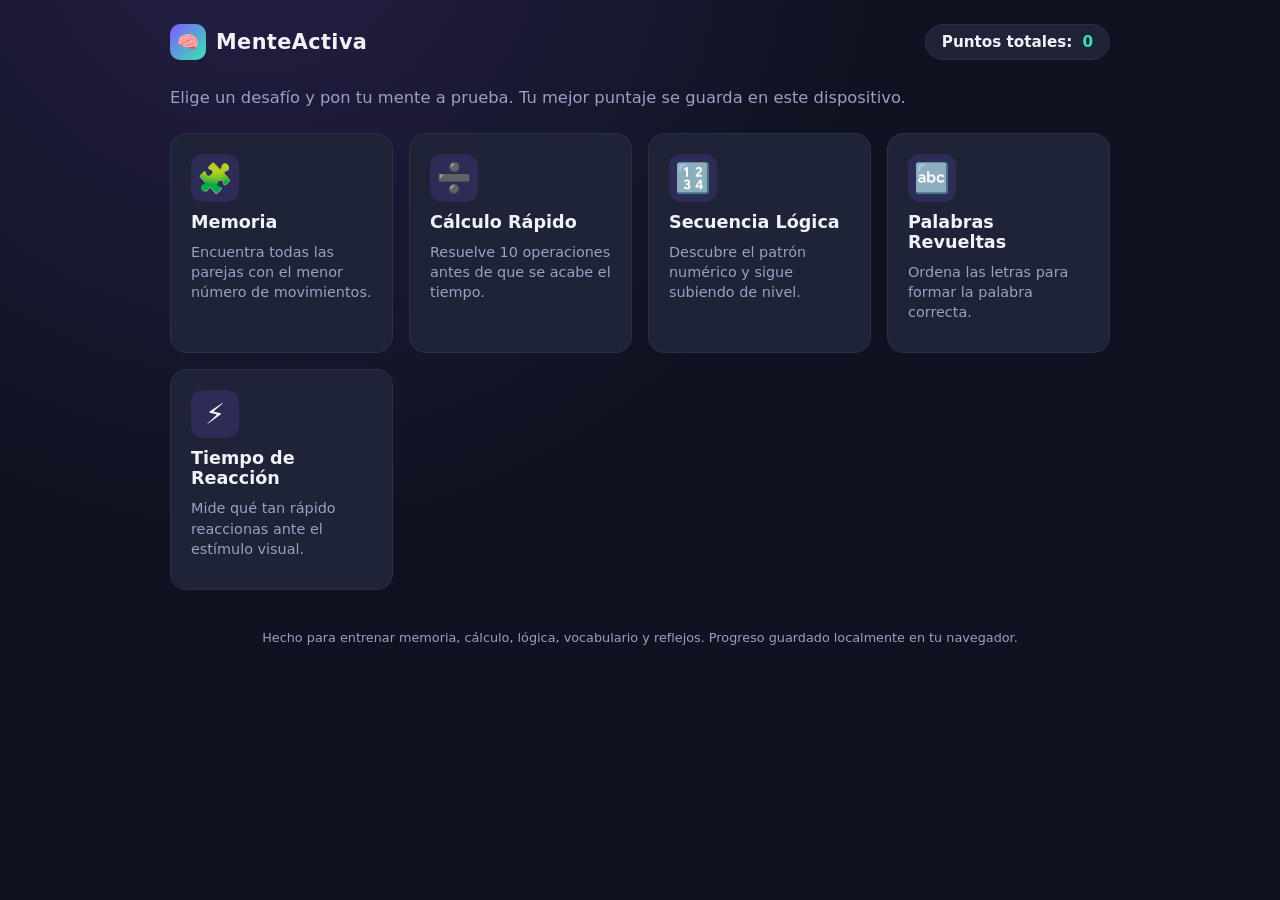
==== app/index.html @ d73dd036 "Add MenteActiva: mental challenges app and landing page Static HTML/CSS/JS app with five games (memo" ====
<!doctype html>
<html lang="es">
<head>
  <meta charset="UTF-8" />
  <meta name="viewport" content="width=device-width, initial-scale=1.0" />
  <title>MenteActiva — Desafíos Mentales</title>
  <meta name="description" content="Entrena tu mente con desafíos de memoria, cálculo, lógica, palabras y reflejos." />
  <link rel="icon" href="data:image/svg+xml,<svg xmlns=%22http://www.w3.org/2000/svg%22 viewBox=%220 0 100 100%22><text y=%22.9em%22 font-size=%2290%22>🧠</text></svg>" />
  <link rel="stylesheet" href="style.css" />
</head>
<body>
  <div class="app-shell">
    <header class="app-header">
      <a class="brand" href="../landing/index.html">
        <span class="brand-mark">🧠</span>
        MenteActiva
      </a>
      <div class="total-score">
        Puntos totales: <span class="value" id="total-score">0</span>
      </div>
    </header>

    <!-- MENU -->
    <section id="view-menu" class="view active">
      <p class="hero-line">Elige un desafío y pon tu mente a prueba. Tu mejor puntaje se guarda en este dispositivo.</p>
      <div class="game-grid" id="game-grid"></div>
      <p class="footer-note">Hecho para entrenar memoria, cálculo, lógica, vocabulario y reflejos. Progreso guardado localmente en tu navegador.</p>
    </section>

    <!-- MEMORY GAME -->
    <section id="view-memory" class="view">
      <div class="panel">
        <div class="panel-header">
          <button class="back-btn" data-back>← Menú</button>
          <div class="stat-row">
            <span>Movimientos: <b id="mem-moves">0</b></span>
            <span>Tiempo: <b id="mem-time">0s</b></span>
            <span>Mejor: <b id="mem-best">—</b></span>
          </div>
        </div>
        <div class="center-col">
          <h2>Memoria</h2>
          <div class="difficulty-row" id="mem-diff"></div>
          <div class="memory-grid" id="memory-grid"></div>
          <div class="feedback" id="mem-feedback"></div>
        </div>
      </div>
    </section>

    <!-- MATH GAME -->
    <section id="view-math" class="view">
      <div class="panel">
        <div class="panel-header">
          <button class="back-btn" data-back>← Menú</button>
          <div class="stat-row">
            <span>Pregunta: <b id="math-count">1</b>/10</span>
            <span>Aciertos: <b id="math-correct">0</b></span>
            <span>Mejor racha: <b id="math-best">0</b></span>
          </div>
        </div>
        <div class="center-col">
          <h2>Cálculo Rápido</h2>
          <div class="progress-bar"><div class="progress-fill" id="math-progress"></div></div>
          <div class="big-number" id="math-question">?</div>
          <div class="option-grid" id="math-options"></div>
          <div class="feedback" id="math-feedback"></div>
        </div>
      </div>
    </section>

    <!-- SEQUENCE GAME -->
    <section id="view-sequence" class="view">
      <div class="panel">
        <div class="panel-header">
          <button class="back-btn" data-back>← Menú</button>
          <div class="stat-row">
            <span>Nivel: <b id="seq-level">1</b></span>
            <span>Mejor nivel: <b id="seq-best">0</b></span>
          </div>
        </div>
        <div class="center-col">
          <h2>Secuencia Lógica</h2>
          <p class="hero-line" style="margin:0">¿Qué número continúa la serie?</p>
          <div class="sequence-display" id="seq-display"></div>
          <div class="option-grid" id="seq-options"></div>
          <div class="feedback" id="seq-feedback"></div>
        </div>
      </div>
    </section>

    <!-- WORD GAME -->
    <section id="view-word" class="view">
      <div class="panel">
        <div class="panel-header">
          <button class="back-btn" data-back>← Menú</button>
          <div class="stat-row">
            <span>Palabra: <b id="word-count">1</b>/8</span>
            <span>Aciertos: <b id="word-correct">0</b></span>
            <span>Mejor: <b id="word-best">0</b></span>
          </div>
        </div>
        <div class="center-col">
          <h2>Palabras Revueltas</h2>
          <p class="hero-line" style="margin:0" id="word-hint">Pista aquí</p>
          <div class="big-number" id="word-scrambled" style="letter-spacing:0.1em;font-size:2.2rem">?</div>
          <input type="text" id="word-input" placeholder="Escribe tu respuesta" autocomplete="off" />
          <button class="btn" id="word-submit">Comprobar</button>
          <div class="feedback" id="word-feedback"></div>
        </div>
      </div>
    </section>

    <!-- REACTION GAME -->
    <section id="view-reaction" class="view">
      <div class="panel">
        <div class="panel-header">
          <button class="back-btn" data-back>← Menú</button>
          <div class="stat-row">
            <span>Ronda: <b id="reac-count">1</b>/5</span>
            <span>Promedio: <b id="reac-avg">—</b></span>
            <span>Mejor: <b id="reac-best">—</b></span>
          </div>
        </div>
        <div class="center-col">
          <h2>Tiempo de Reacción</h2>
          <p class="hero-line" style="margin:0">Espera a que el recuadro se ponga verde y haz clic lo más rápido posible.</p>
          <div class="reaction-box wait" id="reaction-box">Haz clic para empezar</div>
          <div class="feedback" id="reac-feedback"></div>
        </div>
      </div>
    </section>

    <!-- RESULT -->
    <section id="view-result" class="view">
      <div class="panel">
        <div class="center-col">
          <h2 id="result-title">¡Buen trabajo!</h2>
          <div class="result-summary">
            <span class="score-value" id="result-score">0</span>
            <span id="result-detail" class="hero-line" style="margin:0"></span>
          </div>
          <div style="display:flex;gap:12px;flex-wrap:wrap;justify-content:center">
            <button class="btn" id="result-retry">Reintentar</button>
            <button class="btn btn-secondary" data-back>Volver al menú</button>
          </div>
        </div>
      </div>
    </section>
  </div>

  <script src="app.js"></script>
</body>
</html>
---- app/style.css ----
:root {
  --bg: #0f1220;
  --bg-elev: #171b2e;
  --bg-card: #1e2338;
  --border: #2a2f4a;
  --text: #f1f2f8;
  --text-dim: #9aa0c3;
  --accent: #7c5cff;
  --accent-2: #37e6b0;
  --accent-3: #ff5c8a;
  --warn: #ffb454;
  --radius: 16px;
  --shadow: 0 10px 30px rgba(0,0,0,0.35);
  font-size: 16px;
}

* { box-sizing: border-box; }

html, body {
  margin: 0;
  padding: 0;
  background: radial-gradient(circle at 20% -10%, #241f45 0%, var(--bg) 45%), var(--bg);
  color: var(--text);
  font-family: "Segoe UI", system-ui, -apple-system, sans-serif;
  min-height: 100vh;
}

a { color: inherit; }

.app-shell {
  max-width: 980px;
  margin: 0 auto;
  padding: 24px 20px 60px;
}

.app-header {
  display: flex;
  align-items: center;
  justify-content: space-between;
  gap: 16px;
  margin-bottom: 28px;
  flex-wrap: wrap;
}

.brand {
  display: flex;
  align-items: center;
  gap: 10px;
  font-weight: 800;
  font-size: 1.3rem;
  letter-spacing: 0.02em;
  text-decoration: none;
}

.brand-mark {
  width: 36px;
  height: 36px;
  border-radius: 10px;
  background: linear-gradient(135deg, var(--accent), var(--accent-2));
  display: flex;
  align-items: center;
  justify-content: center;
  font-size: 1.1rem;
}

.total-score {
  display: flex;
  align-items: center;
  gap: 10px;
  background: var(--bg-card);
  border: 1px solid var(--border);
  border-radius: 999px;
  padding: 8px 16px;
  font-weight: 600;
  font-size: 0.95rem;
}

.total-score .value {
  color: var(--accent-2);
  font-weight: 800;
}

.view { display: none; }
.view.active { display: block; }

.hero-line {
  color: var(--text-dim);
  margin: 0 0 26px;
  font-size: 1.02rem;
}

.game-grid {
  display: grid;
  grid-template-columns: repeat(auto-fit, minmax(220px, 1fr));
  gap: 16px;
}

.game-card {
  background: var(--bg-card);
  border: 1px solid var(--border);
  border-radius: var(--radius);
  padding: 20px;
  cursor: pointer;
  text-align: left;
  color: var(--text);
  transition: transform 0.15s ease, border-color 0.15s ease, box-shadow 0.15s ease;
  display: flex;
  flex-direction: column;
  gap: 10px;
  font-family: inherit;
}

.game-card:hover {
  transform: translateY(-3px);
  border-color: var(--accent);
  box-shadow: var(--shadow);
}

.game-icon {
  font-size: 1.8rem;
  width: 48px;
  height: 48px;
  border-radius: 12px;
  display: flex;
  align-items: center;
  justify-content: center;
  background: rgba(124, 92, 255, 0.15);
}

.game-card h3 { margin: 0; font-size: 1.1rem; }
.game-card p { margin: 0; color: var(--text-dim); font-size: 0.9rem; line-height: 1.4; }

.game-best {
  margin-top: auto;
  font-size: 0.8rem;
  color: var(--accent-2);
  font-weight: 700;
}

.panel {
  background: var(--bg-card);
  border: 1px solid var(--border);
  border-radius: var(--radius);
  padding: 24px;
  box-shadow: var(--shadow);
}

.panel-header {
  display: flex;
  align-items: center;
  justify-content: space-between;
  margin-bottom: 18px;
  gap: 12px;
  flex-wrap: wrap;
}

.back-btn {
  background: none;
  border: 1px solid var(--border);
  color: var(--text-dim);
  border-radius: 999px;
  padding: 7px 14px;
  cursor: pointer;
  font-size: 0.85rem;
  font-weight: 600;
}
.back-btn:hover { color: var(--text); border-color: var(--accent); }

.stat-row {
  display: flex;
  gap: 18px;
  flex-wrap: wrap;
  font-size: 0.9rem;
  color: var(--text-dim);
}
.stat-row b { color: var(--text); }

.btn {
  background: linear-gradient(135deg, var(--accent), #5c3dff);
  color: white;
  border: none;
  border-radius: 10px;
  padding: 12px 22px;
  font-size: 1rem;
  font-weight: 700;
  cursor: pointer;
  transition: filter 0.15s ease, transform 0.15s ease;
}
.btn:hover { filter: brightness(1.1); transform: translateY(-1px); }
.btn:disabled { opacity: 0.5; cursor: not-allowed; transform: none; }

.btn-secondary {
  background: var(--bg-elev);
  border: 1px solid var(--border);
  color: var(--text);
}

.btn-ghost {
  background: transparent;
  border: 1px dashed var(--border);
  color: var(--text-dim);
}

.center-col {
  display: flex;
  flex-direction: column;
  align-items: center;
  gap: 18px;
  text-align: center;
  padding: 10px 0 4px;
}

.big-number {
  font-size: 3rem;
  font-weight: 800;
  letter-spacing: -0.02em;
}

.option-grid {
  display: grid;
  grid-template-columns: repeat(2, 1fr);
  gap: 12px;
  width: 100%;
  max-width: 420px;
}

.option-btn {
  background: var(--bg-elev);
  border: 1px solid var(--border);
  color: var(--text);
  border-radius: 12px;
  padding: 16px;
  font-size: 1.15rem;
  font-weight: 700;
  cursor: pointer;
}
.option-btn:hover { border-color: var(--accent); }
.option-btn.correct { background: rgba(55, 230, 176, 0.18); border-color: var(--accent-2); }
.option-btn.wrong { background: rgba(255, 92, 138, 0.18); border-color: var(--accent-3); }

input[type="text"], input[type="number"] {
  background: var(--bg-elev);
  border: 1px solid var(--border);
  color: var(--text);
  border-radius: 10px;
  padding: 12px 14px;
  font-size: 1.1rem;
  text-align: center;
  width: 100%;
  max-width: 260px;
}
input:focus { outline: 2px solid var(--accent); }

.progress-bar {
  width: 100%;
  height: 8px;
  border-radius: 999px;
  background: var(--bg-elev);
  overflow: hidden;
  border: 1px solid var(--border);
}
.progress-fill {
  height: 100%;
  background: linear-gradient(90deg, var(--accent-2), var(--accent));
  width: 100%;
  transition: width 0.15s linear;
}

.memory-grid {
  display: grid;
  grid-template-columns: repeat(4, 1fr);
  gap: 10px;
  width: 100%;
  max-width: 420px;
  margin: 0 auto;
}

.memory-tile {
  aspect-ratio: 1;
  border-radius: 12px;
  background: var(--bg-elev);
  border: 1px solid var(--border);
  display: flex;
  align-items: center;
  justify-content: center;
  font-size: 1.6rem;
  cursor: pointer;
  user-select: none;
}
.memory-tile.flipped, .memory-tile.matched {
  background: rgba(124, 92, 255, 0.18);
  border-color: var(--accent);
}
.memory-tile.matched { opacity: 0.55; cursor: default; }

.feedback {
  min-height: 24px;
  font-weight: 700;
  font-size: 1rem;
}
.feedback.good { color: var(--accent-2); }
.feedback.bad { color: var(--accent-3); }

.result-summary {
  display: flex;
  flex-direction: column;
  gap: 6px;
  align-items: center;
}
.result-summary .score-value {
  font-size: 2.6rem;
  font-weight: 800;
  color: var(--accent-2);
}

.sequence-display {
  display: flex;
  gap: 10px;
  flex-wrap: wrap;
  justify-content: center;
}
.sequence-chip {
  background: var(--bg-elev);
  border: 1px solid var(--border);
  border-radius: 10px;
  padding: 10px 16px;
  font-weight: 700;
  font-size: 1.2rem;
}

.difficulty-row {
  display: flex;
  gap: 8px;
  flex-wrap: wrap;
  justify-content: center;
}
.diff-btn {
  background: var(--bg-elev);
  border: 1px solid var(--border);
  color: var(--text-dim);
  border-radius: 999px;
  padding: 8px 16px;
  font-size: 0.85rem;
  font-weight: 700;
  cursor: pointer;
}
.diff-btn.active { color: white; border-color: var(--accent); background: rgba(124,92,255,0.25); }

.footer-note {
  margin-top: 40px;
  text-align: center;
  color: var(--text-dim);
  font-size: 0.8rem;
}

.reaction-box {
  width: 100%;
  max-width: 420px;
  height: 220px;
  border-radius: var(--radius);
  border: 1px solid var(--border);
  display: flex;
  align-items: center;
  justify-content: center;
  font-size: 1.3rem;
  font-weight: 700;
  cursor: pointer;
  background: var(--bg-elev);
  transition: background 0.1s ease;
}
.reaction-box.wait { background: rgba(255, 92, 138, 0.15); }
.reaction-box.go { background: rgba(55, 230, 176, 0.28); }

@media (max-width: 520px) {
  .big-number { font-size: 2.2rem; }
  .option-grid { grid-template-columns: 1fr 1fr; }
}
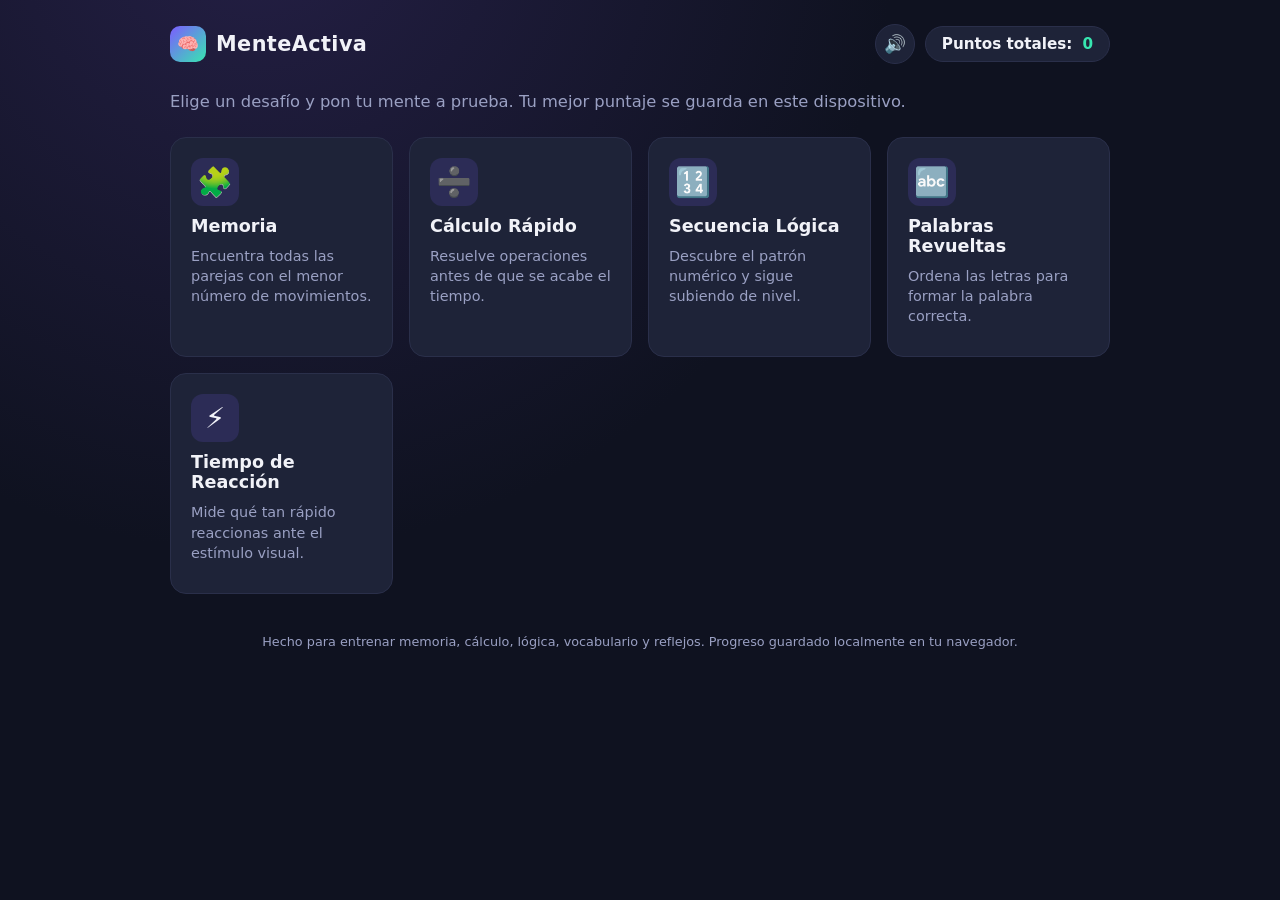
==== commit a3448ae2: "Add difficulty levels, timers, sound, larger memory icons, and landing backgrounds - Fácil/Normal/Di" ====
--- a/app/index.html
+++ b/app/index.html
@@ -15,8 +15,11 @@
         <span class="brand-mark">🧠</span>
         MenteActiva
       </a>
-      <div class="total-score">
-        Puntos totales: <span class="value" id="total-score">0</span>
+      <div class="header-controls">
+        <button class="icon-btn" id="sound-toggle" title="Silenciar sonido" aria-label="Silenciar sonido">🔊</button>
+        <div class="total-score">
+          Puntos totales: <span class="value" id="total-score">0</span>
+        </div>
       </div>
     </header>
 
@@ -53,14 +56,19 @@
         <div class="panel-header">
           <button class="back-btn" data-back>← Menú</button>
           <div class="stat-row">
-            <span>Pregunta: <b id="math-count">1</b>/10</span>
+            <span>Pregunta: <b id="math-count">1</b>/<b id="math-total">10</b></span>
             <span>Aciertos: <b id="math-correct">0</b></span>
             <span>Mejor racha: <b id="math-best">0</b></span>
           </div>
         </div>
         <div class="center-col">
           <h2>Cálculo Rápido</h2>
+          <div class="difficulty-row" id="math-diff"></div>
           <div class="progress-bar"><div class="progress-fill" id="math-progress"></div></div>
+          <div class="timer-row">
+            ⏱️ <div class="progress-bar"><div class="timer-fill" id="math-timer-fill"></div></div>
+            <span id="math-timer-label">15s</span>
+          </div>
           <div class="big-number" id="math-question">?</div>
           <div class="option-grid" id="math-options"></div>
           <div class="feedback" id="math-feedback"></div>
@@ -80,7 +88,12 @@
         </div>
         <div class="center-col">
           <h2>Secuencia Lógica</h2>
+          <div class="difficulty-row" id="seq-diff"></div>
           <p class="hero-line" style="margin:0">¿Qué número continúa la serie?</p>
+          <div class="timer-row">
+            ⏱️ <div class="progress-bar"><div class="timer-fill" id="seq-timer-fill"></div></div>
+            <span id="seq-timer-label">15s</span>
+          </div>
           <div class="sequence-display" id="seq-display"></div>
           <div class="option-grid" id="seq-options"></div>
           <div class="feedback" id="seq-feedback"></div>
@@ -94,14 +107,19 @@
         <div class="panel-header">
           <button class="back-btn" data-back>← Menú</button>
           <div class="stat-row">
-            <span>Palabra: <b id="word-count">1</b>/8</span>
+            <span>Palabra: <b id="word-count">1</b>/<b id="word-total">8</b></span>
             <span>Aciertos: <b id="word-correct">0</b></span>
             <span>Mejor: <b id="word-best">0</b></span>
           </div>
         </div>
         <div class="center-col">
           <h2>Palabras Revueltas</h2>
+          <div class="difficulty-row" id="word-diff"></div>
           <p class="hero-line" style="margin:0" id="word-hint">Pista aquí</p>
+          <div class="timer-row">
+            ⏱️ <div class="progress-bar"><div class="timer-fill" id="word-timer-fill"></div></div>
+            <span id="word-timer-label">20s</span>
+          </div>
           <div class="big-number" id="word-scrambled" style="letter-spacing:0.1em;font-size:2.2rem">?</div>
           <input type="text" id="word-input" placeholder="Escribe tu respuesta" autocomplete="off" />
           <button class="btn" id="word-submit">Comprobar</button>
@@ -116,13 +134,14 @@
         <div class="panel-header">
           <button class="back-btn" data-back>← Menú</button>
           <div class="stat-row">
-            <span>Ronda: <b id="reac-count">1</b>/5</span>
+            <span>Ronda: <b id="reac-count">1</b>/<b id="reac-total">5</b></span>
             <span>Promedio: <b id="reac-avg">—</b></span>
             <span>Mejor: <b id="reac-best">—</b></span>
           </div>
         </div>
         <div class="center-col">
           <h2>Tiempo de Reacción</h2>
+          <div class="difficulty-row" id="reac-diff"></div>
           <p class="hero-line" style="margin:0">Espera a que el recuadro se ponga verde y haz clic lo más rápido posible.</p>
           <div class="reaction-box wait" id="reaction-box">Haz clic para empezar</div>
           <div class="feedback" id="reac-feedback"></div>
--- a/app/style.css
+++ b/app/style.css
@@ -63,6 +63,12 @@
   font-size: 1.1rem;
 }
 
+.header-controls {
+  display: flex;
+  align-items: center;
+  gap: 10px;
+}
+
 .total-score {
   display: flex;
   align-items: center;
@@ -79,6 +85,21 @@
   color: var(--accent-2);
   font-weight: 800;
 }
+
+.icon-btn {
+  width: 40px;
+  height: 40px;
+  border-radius: 50%;
+  background: var(--bg-card);
+  border: 1px solid var(--border);
+  color: var(--text);
+  font-size: 1.1rem;
+  cursor: pointer;
+  display: flex;
+  align-items: center;
+  justify-content: center;
+}
+.icon-btn:hover { border-color: var(--accent); }
 
 .view { display: none; }
 .view.active { display: block; }
@@ -269,21 +290,22 @@
 .memory-grid {
   display: grid;
   grid-template-columns: repeat(4, 1fr);
-  gap: 10px;
-  width: 100%;
-  max-width: 420px;
+  gap: 12px;
+  width: 100%;
+  max-width: 480px;
   margin: 0 auto;
 }
 
 .memory-tile {
   aspect-ratio: 1;
-  border-radius: 12px;
-  background: var(--bg-elev);
-  border: 1px solid var(--border);
-  display: flex;
-  align-items: center;
-  justify-content: center;
-  font-size: 1.6rem;
+  border-radius: 14px;
+  background: var(--bg-elev);
+  border: 1px solid var(--border);
+  display: flex;
+  align-items: center;
+  justify-content: center;
+  font-size: 3rem;
+  line-height: 1;
   cursor: pointer;
   user-select: none;
 }
@@ -371,7 +393,28 @@
 .reaction-box.wait { background: rgba(255, 92, 138, 0.15); }
 .reaction-box.go { background: rgba(55, 230, 176, 0.28); }
 
+.timer-row {
+  display: flex;
+  align-items: center;
+  gap: 10px;
+  width: 100%;
+  max-width: 420px;
+  margin: 0 auto;
+  font-size: 0.85rem;
+  color: var(--text-dim);
+  font-weight: 700;
+}
+.timer-row .progress-bar { flex: 1; }
+.timer-fill {
+  height: 100%;
+  background: linear-gradient(90deg, var(--accent-2), var(--warn));
+  width: 100%;
+  transition: width 0.1s linear;
+}
+.timer-fill.low { background: linear-gradient(90deg, var(--accent-3), #ff2f5c); }
+
 @media (max-width: 520px) {
   .big-number { font-size: 2.2rem; }
   .option-grid { grid-template-columns: 1fr 1fr; }
-}
+  .memory-tile { font-size: 2.2rem; }
+}
